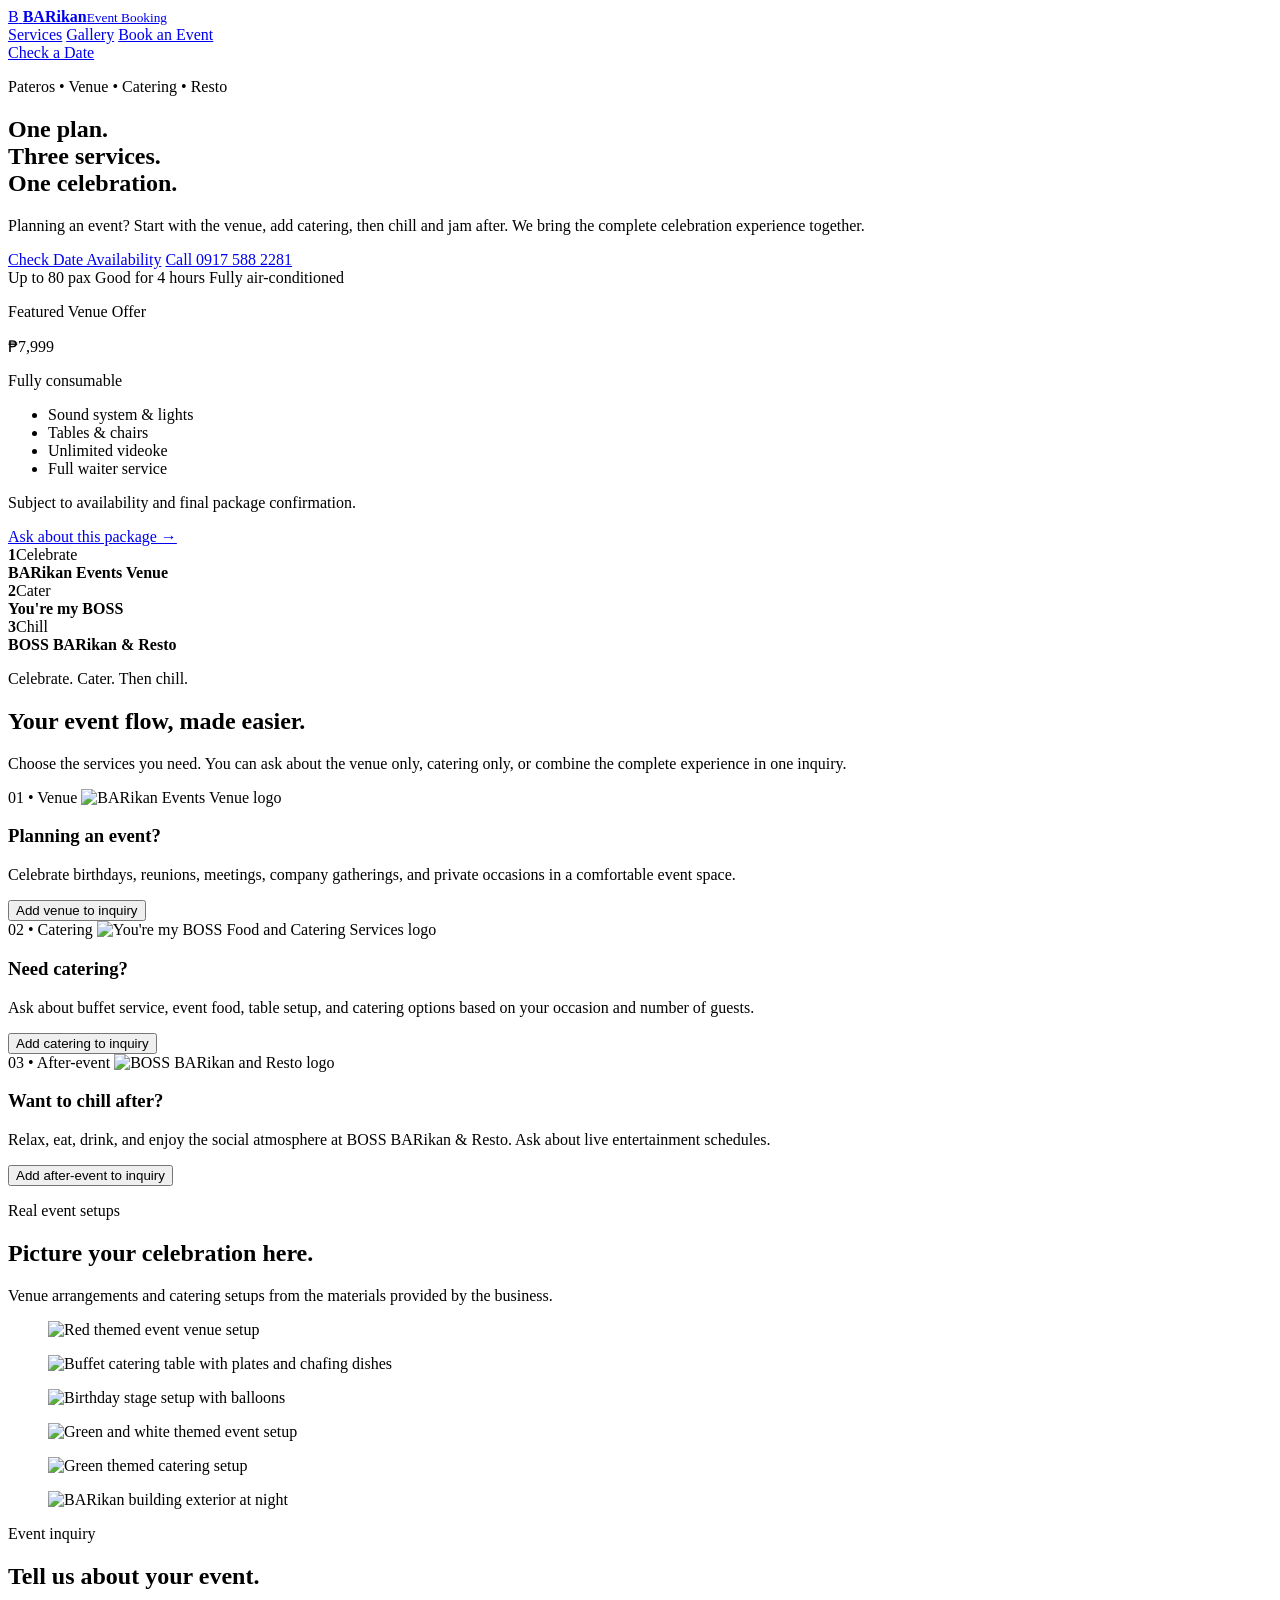
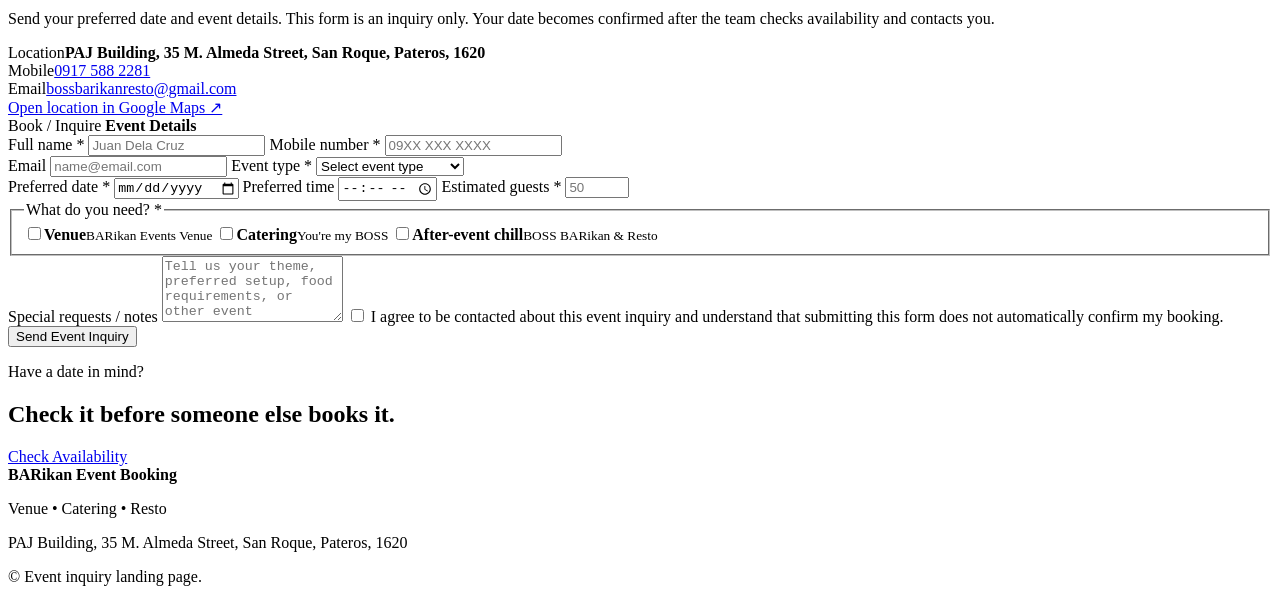
==== index.html @ 5b191c66 "Add files via upload" ====
<!doctype html>
<html lang="en">
<head>
  <meta charset="utf-8" />
  <meta name="viewport" content="width=device-width, initial-scale=1" />
  <meta name="description" content="Plan your celebration with BARikan Events Venue, You're my BOSS Food and Catering Services, and BOSS BARikan & Resto in Pateros." />
  <meta name="theme-color" content="#8f0f12" />
  <title>BARikan Event Booking | Venue • Catering • Resto</title>
  <link rel="icon" href="assets/images/favicon.png" type="image/png" />
  <link rel="preconnect" href="https://fonts.googleapis.com" />
  <link rel="preconnect" href="https://fonts.gstatic.com" crossorigin />
  <link href="https://fonts.googleapis.com/css2?family=DM+Sans:wght@400;500;600;700&family=Oswald:wght@500;600;700&display=swap" rel="stylesheet" />
  <link rel="stylesheet" href="assets/css/styles.css" />
</head>
<body>
  <div class="demo-banner" id="demoBanner" hidden>
    <strong>Setup mode:</strong> connect the Google Apps Script URL in <code>assets/js/config.js</code> before going live.
  </div>

  <header class="site-header" id="top">
    <div class="container nav-wrap">
      <a class="brand" href="#top" aria-label="BARikan event booking home">
        <span class="brand-mark">B</span>
        <span><strong>BARikan</strong><small>Event Booking</small></span>
      </a>
      <nav aria-label="Main navigation">
        <a href="#services">Services</a>
        <a href="#gallery">Gallery</a>
        <a href="#booking">Book an Event</a>
      </nav>
      <a class="btn btn-small btn-primary" href="#booking">Check a Date</a>
    </div>
  </header>

  <main>
    <section class="hero">
      <div class="hero-bg" aria-hidden="true"></div>
      <div class="container hero-grid">
        <div class="hero-copy reveal">
          <p class="eyebrow">Pateros • Venue • Catering • Resto</p>
          <h1>One plan.<br><span>Three services.</span><br>One celebration.</h1>
          <p class="hero-lead">Planning an event? Start with the venue, add catering, then chill and jam after. We bring the complete celebration experience together.</p>
          <div class="hero-actions">
            <a class="btn btn-primary" href="#booking">Check Date Availability</a>
            <a class="btn btn-ghost" href="tel:+639175882281">Call 0917 588 2281</a>
          </div>
          <div class="hero-trust" aria-label="Venue highlights">
            <span>Up to 80 pax</span>
            <span>Good for 4 hours</span>
            <span>Fully air-conditioned</span>
          </div>
        </div>

        <aside class="hero-card reveal" aria-label="Featured venue offer">
          <p class="mini-label">Featured Venue Offer</p>
          <div class="price">₱7,999</div>
          <p class="price-note">Fully consumable</p>
          <ul>
            <li>Sound system & lights</li>
            <li>Tables & chairs</li>
            <li>Unlimited videoke</li>
            <li>Full waiter service</li>
          </ul>
          <p class="fine-print">Subject to availability and final package confirmation.</p>
          <a class="text-link" href="#booking">Ask about this package →</a>
        </aside>
      </div>
    </section>

    <section class="service-strip" aria-label="Three connected businesses">
      <div class="container service-strip-grid">
        <div><strong>1</strong><span>Celebrate<br><b>BARikan Events Venue</b></span></div>
        <div><strong>2</strong><span>Cater<br><b>You're my BOSS</b></span></div>
        <div><strong>3</strong><span>Chill<br><b>BOSS BARikan & Resto</b></span></div>
      </div>
    </section>

    <section class="section" id="services">
      <div class="container">
        <div class="section-heading reveal">
          <p class="eyebrow">Celebrate. Cater. Then chill.</p>
          <h2>Your event flow, made easier.</h2>
          <p>Choose the services you need. You can ask about the venue only, catering only, or combine the complete experience in one inquiry.</p>
        </div>

        <div class="services-grid">
          <article class="service-card reveal">
            <div class="service-photo photo-venue" role="img" aria-label="BARikan event venue set up for a celebration"></div>
            <div class="service-body">
              <span class="step">01 • Venue</span>
              <img class="service-logo logo-wide" src="assets/images/barikan-events-logo.jpg" alt="BARikan Events Venue logo" />
              <h3>Planning an event?</h3>
              <p>Celebrate birthdays, reunions, meetings, company gatherings, and private occasions in a comfortable event space.</p>
              <button class="service-select" type="button" data-service="Venue">Add venue to inquiry</button>
            </div>
          </article>

          <article class="service-card reveal">
            <div class="service-photo photo-catering" role="img" aria-label="Buffet and catering setup"></div>
            <div class="service-body">
              <span class="step">02 • Catering</span>
              <img class="service-logo" src="assets/images/youre-my-boss-catering-logo.webp" alt="You're my BOSS Food and Catering Services logo" />
              <h3>Need catering?</h3>
              <p>Ask about buffet service, event food, table setup, and catering options based on your occasion and number of guests.</p>
              <button class="service-select" type="button" data-service="Catering">Add catering to inquiry</button>
            </div>
          </article>

          <article class="service-card reveal">
            <div class="service-photo photo-resto" role="img" aria-label="BOSS BARikan and Resto exterior at night"></div>
            <div class="service-body">
              <span class="step">03 • After-event</span>
              <img class="service-logo" src="assets/images/boss-barikan-resto-logo.webp" alt="BOSS BARikan and Resto logo" />
              <h3>Want to chill after?</h3>
              <p>Relax, eat, drink, and enjoy the social atmosphere at BOSS BARikan & Resto. Ask about live entertainment schedules.</p>
              <button class="service-select" type="button" data-service="After-event / Resto">Add after-event to inquiry</button>
            </div>
          </article>
        </div>
      </div>
    </section>

    <section class="section gallery-section" id="gallery">
      <div class="container">
        <div class="section-heading light reveal">
          <p class="eyebrow">Real event setups</p>
          <h2>Picture your celebration here.</h2>
          <p>Venue arrangements and catering setups from the materials provided by the business.</p>
        </div>
        <div class="gallery-grid">
          <figure class="g-wide reveal"><img src="assets/images/event-red-wide.webp" alt="Red themed event venue setup" loading="lazy" /></figure>
          <figure class="reveal"><img src="assets/images/catering-red.webp" alt="Buffet catering table with plates and chafing dishes" loading="lazy" /></figure>
          <figure class="reveal"><img src="assets/images/event-stage.webp" alt="Birthday stage setup with balloons" loading="lazy" /></figure>
          <figure class="g-wide reveal"><img src="assets/images/event-green.webp" alt="Green and white themed event setup" loading="lazy" /></figure>
          <figure class="reveal"><img src="assets/images/catering-green.webp" alt="Green themed catering setup" loading="lazy" /></figure>
          <figure class="reveal"><img src="assets/images/venue-exterior.webp" alt="BARikan building exterior at night" loading="lazy" /></figure>
        </div>
      </div>
    </section>

    <section class="section booking-section" id="booking">
      <div class="container booking-grid">
        <div class="booking-copy reveal">
          <p class="eyebrow">Event inquiry</p>
          <h2>Tell us about your event.</h2>
          <p>Send your preferred date and event details. This form is an inquiry only. Your date becomes confirmed after the team checks availability and contacts you.</p>

          <div class="contact-card">
            <div><span>Location</span><strong>PAJ Building, 35 M. Almeda Street, San Roque, Pateros, 1620</strong></div>
            <div><span>Mobile</span><a href="tel:+639175882281">0917 588 2281</a></div>
            <div><span>Email</span><a href="mailto:bossbarikanresto@gmail.com">bossbarikanresto@gmail.com</a></div>
          </div>

          <a class="map-link" href="https://www.google.com/maps/search/?api=1&query=PAJ+Building+35+M.+Almeda+Street+San+Roque+Pateros+1620" target="_blank" rel="noopener">Open location in Google Maps ↗</a>
        </div>

        <form class="booking-form reveal" id="bookingForm" novalidate>
          <div class="form-head">
            <span>Book / Inquire</span>
            <strong>Event Details</strong>
          </div>

          <div class="field-grid two">
            <label>
              <span>Full name *</span>
              <input type="text" name="fullName" autocomplete="name" required maxlength="120" placeholder="Juan Dela Cruz" />
            </label>
            <label>
              <span>Mobile number *</span>
              <input type="tel" name="mobile" autocomplete="tel" required maxlength="30" inputmode="tel" placeholder="09XX XXX XXXX" />
            </label>
          </div>

          <div class="field-grid two">
            <label>
              <span>Email</span>
              <input type="email" name="email" autocomplete="email" maxlength="150" placeholder="name@email.com" />
            </label>
            <label>
              <span>Event type *</span>
              <select name="eventType" required>
                <option value="">Select event type</option>
                <option>Birthday</option>
                <option>Debut / 18th Birthday</option>
                <option>Wedding / Reception</option>
                <option>Reunion</option>
                <option>Company Event</option>
                <option>Meeting / Seminar</option>
                <option>Family Gathering</option>
                <option>Private Party</option>
                <option>Other</option>
              </select>
            </label>
          </div>

          <div class="field-grid three">
            <label>
              <span>Preferred date *</span>
              <input type="date" name="eventDate" required />
            </label>
            <label>
              <span>Preferred time</span>
              <input type="time" name="eventTime" />
            </label>
            <label>
              <span>Estimated guests *</span>
              <input type="number" name="guestCount" required min="1" max="5000" inputmode="numeric" placeholder="50" />
            </label>
          </div>

          <fieldset class="service-options">
            <legend>What do you need? *</legend>
            <label><input type="checkbox" name="services" value="Venue" /><span><b>Venue</b><small>BARikan Events Venue</small></span></label>
            <label><input type="checkbox" name="services" value="Catering" /><span><b>Catering</b><small>You're my BOSS</small></span></label>
            <label><input type="checkbox" name="services" value="After-event / Resto" /><span><b>After-event chill</b><small>BOSS BARikan & Resto</small></span></label>
          </fieldset>

          <label class="full-field">
            <span>Special requests / notes</span>
            <textarea name="notes" rows="4" maxlength="1500" placeholder="Tell us your theme, preferred setup, food requirements, or other event details..."></textarea>
          </label>

          <label class="consent">
            <input type="checkbox" name="consent" required />
            <span>I agree to be contacted about this event inquiry and understand that submitting this form does not automatically confirm my booking.</span>
          </label>

          <input type="hidden" name="bookingId" />
          <input type="hidden" name="source" value="BARikan Event Booking Landing Page" />

          <button class="btn btn-primary btn-submit" type="submit" id="submitBtn">
            <span>Send Event Inquiry</span>
          </button>
          <p class="form-status" id="formStatus" role="status" aria-live="polite"></p>
        </form>
      </div>
    </section>

    <section class="cta-band">
      <div class="container cta-band-inner reveal">
        <div>
          <p class="eyebrow">Have a date in mind?</p>
          <h2>Check it before someone else books it.</h2>
        </div>
        <a class="btn btn-light" href="#booking">Check Availability</a>
      </div>
    </section>
  </main>

  <footer>
    <div class="container footer-grid">
      <div>
        <strong>BARikan Event Booking</strong>
        <p>Venue • Catering • Resto</p>
      </div>
      <p>PAJ Building, 35 M. Almeda Street, San Roque, Pateros, 1620</p>
      <p>© <span id="year"></span> Event inquiry landing page.</p>
    </div>
  </footer>

  <dialog class="success-dialog" id="successDialog">
    <button class="dialog-close" type="button" aria-label="Close">×</button>
    <div class="success-icon">✓</div>
    <p class="eyebrow">Inquiry received</p>
    <h2>Thank you!</h2>
    <p>Your event inquiry has been prepared for the BARikan team. Save your reference number:</p>
    <div class="booking-ref" id="bookingRef">BRK-00000000-0000</div>
    <p class="dialog-note">A booking is only confirmed after the team verifies availability and contacts you.</p>
    <a class="btn btn-primary" href="tel:+639175882281">Call 0917 588 2281</a>
  </dialog>

  <script src="assets/js/config.js"></script>
  <script src="assets/js/app.js"></script>
</body>
</html>
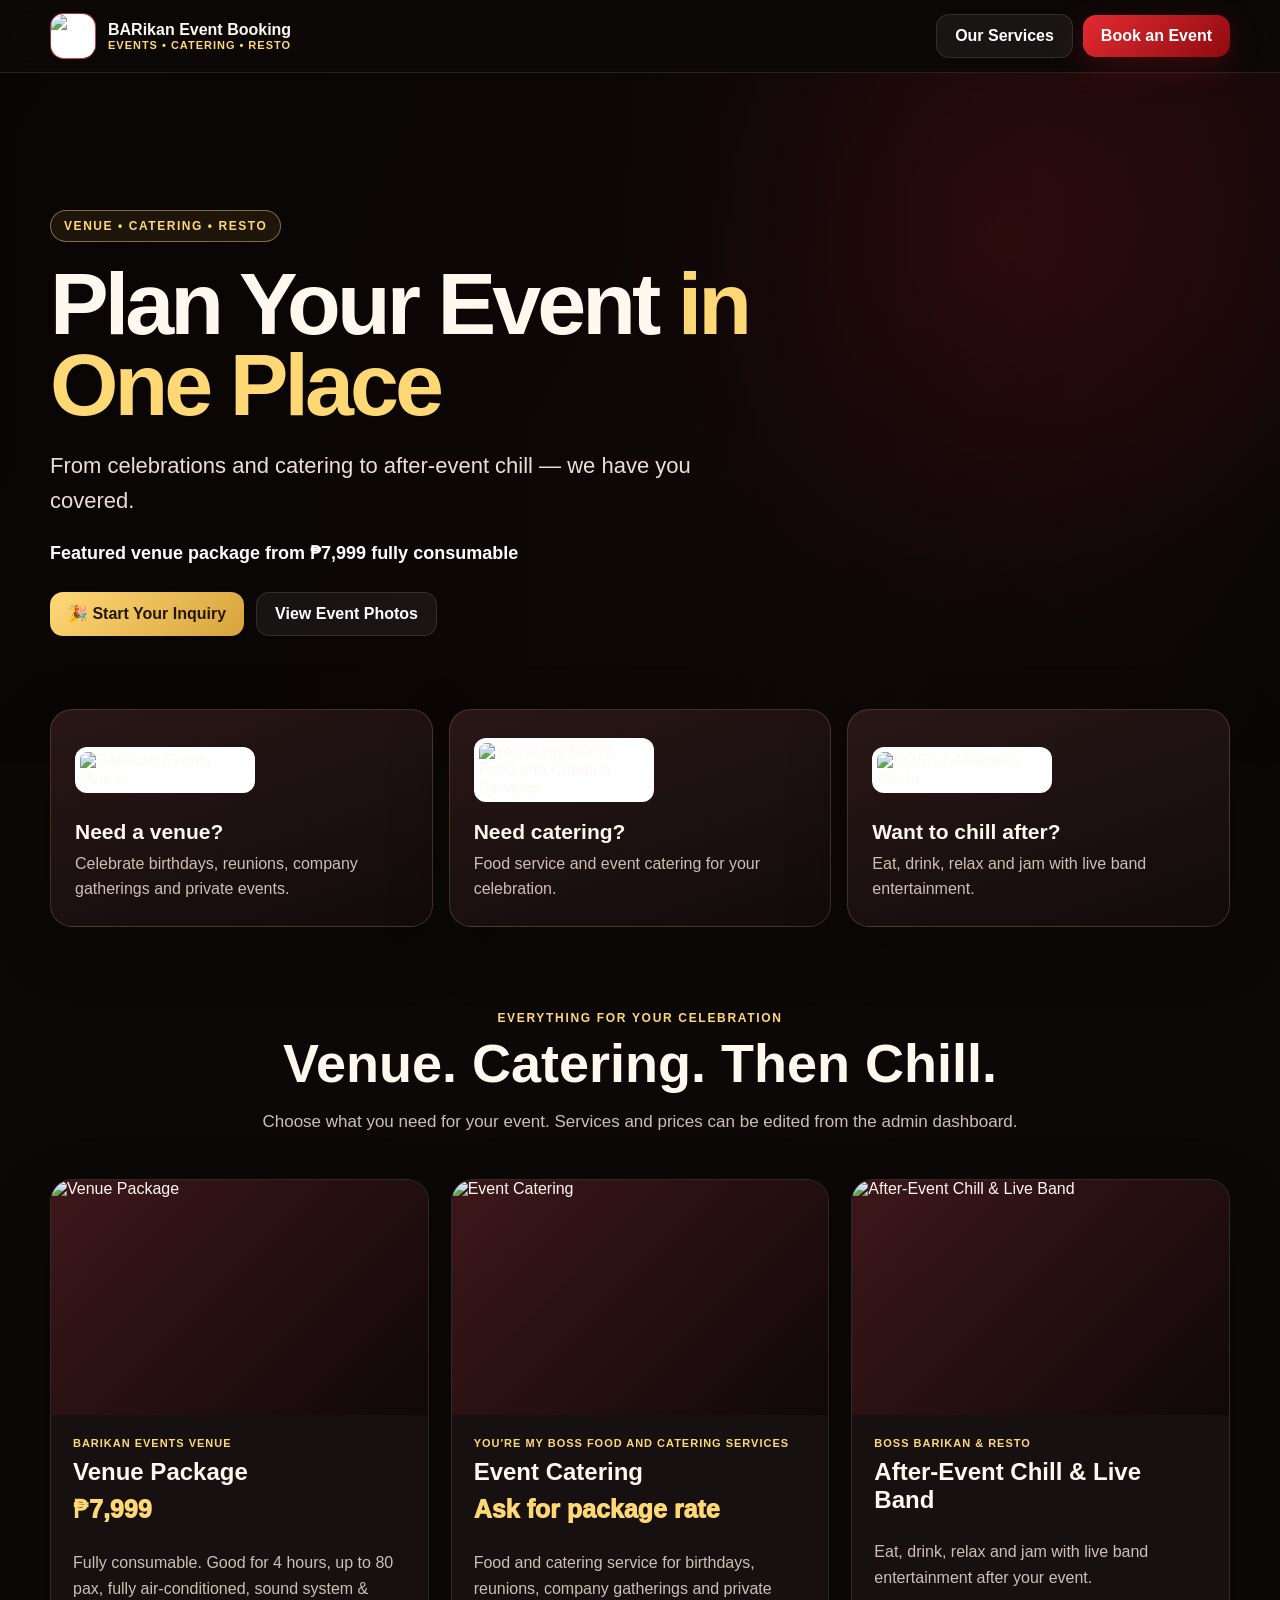
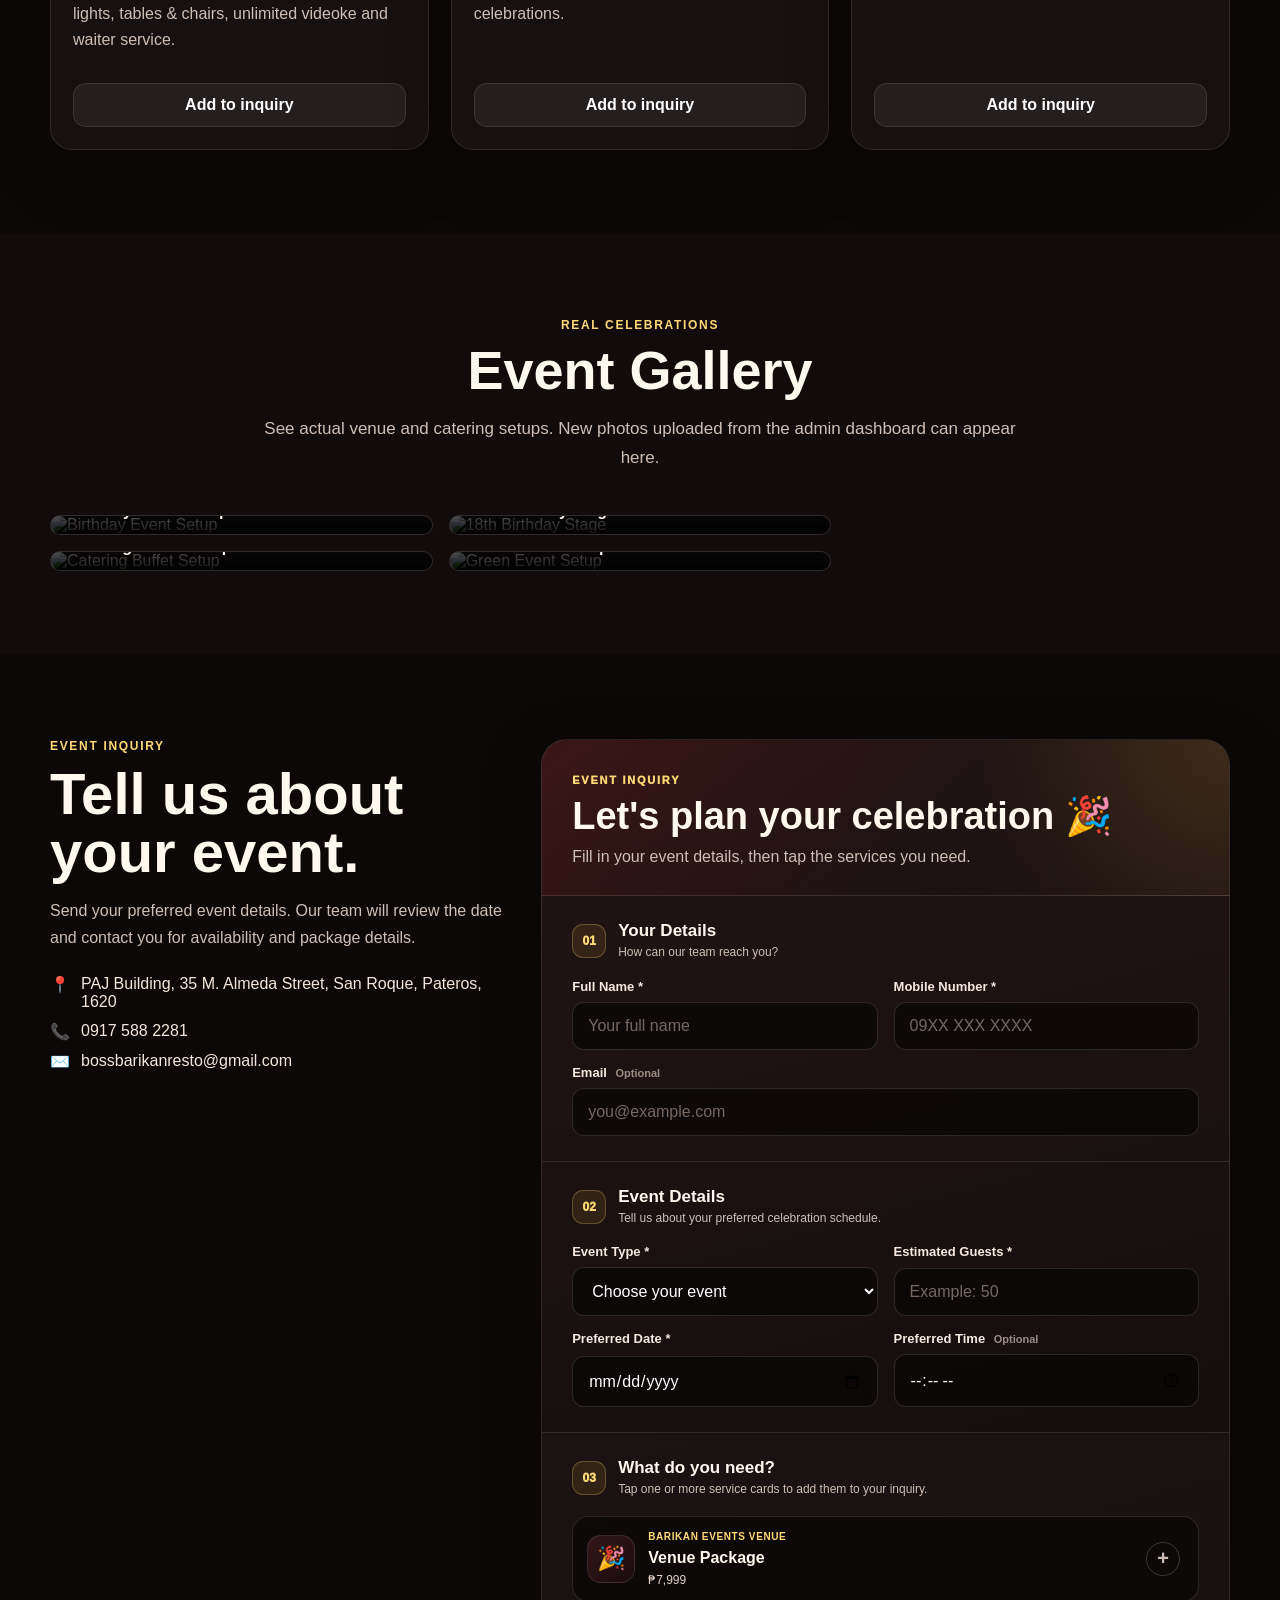
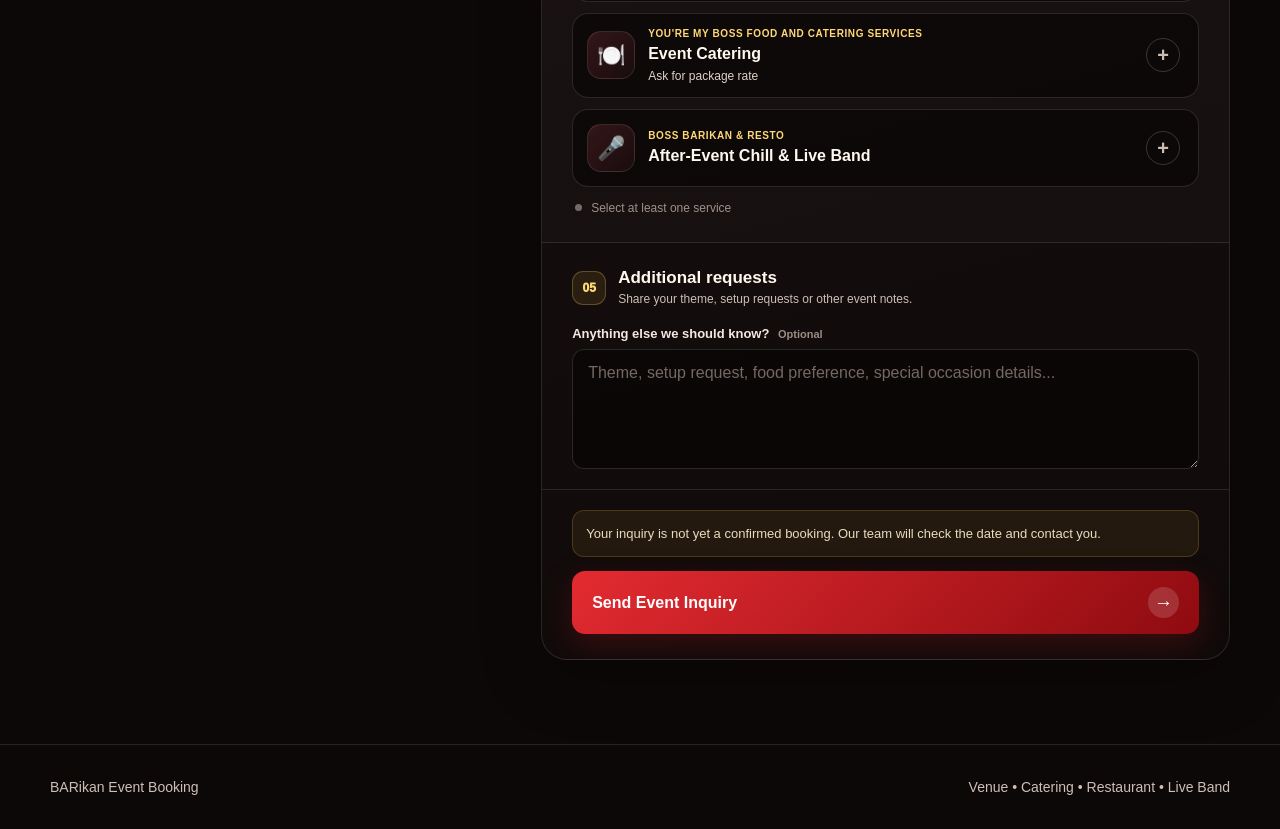
==== commit 75df870f: "Add files via upload" ====
--- a/index.html
+++ b/index.html
@@ -1,275 +1,177 @@
-<!doctype html>
+<!DOCTYPE html>
 <html lang="en">
 <head>
-  <meta charset="utf-8" />
-  <meta name="viewport" content="width=device-width, initial-scale=1" />
-  <meta name="description" content="Plan your celebration with BARikan Events Venue, You're my BOSS Food and Catering Services, and BOSS BARikan & Resto in Pateros." />
-  <meta name="theme-color" content="#8f0f12" />
-  <title>BARikan Event Booking | Venue • Catering • Resto</title>
-  <link rel="icon" href="assets/images/favicon.png" type="image/png" />
-  <link rel="preconnect" href="https://fonts.googleapis.com" />
-  <link rel="preconnect" href="https://fonts.gstatic.com" crossorigin />
-  <link href="https://fonts.googleapis.com/css2?family=DM+Sans:wght@400;500;600;700&family=Oswald:wght@500;600;700&display=swap" rel="stylesheet" />
-  <link rel="stylesheet" href="assets/css/styles.css" />
+  <meta charset="UTF-8">
+  <meta name="viewport" content="width=device-width, initial-scale=1, viewport-fit=cover">
+  <meta name="description" content="BARikan event venue, food and catering, restaurant and live band experience in Pateros.">
+  <title>BARikan Event Booking</title>
+  <link rel="stylesheet" href="app.css">
 </head>
 <body>
-  <div class="demo-banner" id="demoBanner" hidden>
-    <strong>Setup mode:</strong> connect the Google Apps Script URL in <code>assets/js/config.js</code> before going live.
-  </div>
+  <div class="preview-banner" id="previewBanner">LOCAL PREVIEW MODE — Full design is visible. Booking submission is only a preview until the updated Code.gs is deployed.</div>
 
-  <header class="site-header" id="top">
-    <div class="container nav-wrap">
-      <a class="brand" href="#top" aria-label="BARikan event booking home">
-        <span class="brand-mark">B</span>
-        <span><strong>BARikan</strong><small>Event Booking</small></span>
+  <header class="topbar">
+    <div class="container nav">
+      <a class="brand" href="#top" aria-label="BARikan home">
+        <div class="brand-mark" id="mainLogo"><span>B</span></div>
+        <div class="brand-text"><span id="siteName">BARikan Event Booking</span><small>EVENTS • CATERING • RESTO</small></div>
       </a>
-      <nav aria-label="Main navigation">
-        <a href="#services">Services</a>
-        <a href="#gallery">Gallery</a>
-        <a href="#booking">Book an Event</a>
-      </nav>
-      <a class="btn btn-small btn-primary" href="#booking">Check a Date</a>
+      <div class="nav-actions">
+        <a class="btn btn-ghost" href="#services">Our Services</a>
+        <a class="btn btn-primary" href="#book">Book an Event</a>
+      </div>
     </div>
   </header>
 
-  <main>
-    <section class="hero">
-      <div class="hero-bg" aria-hidden="true"></div>
-      <div class="container hero-grid">
-        <div class="hero-copy reveal">
-          <p class="eyebrow">Pateros • Venue • Catering • Resto</p>
-          <h1>One plan.<br><span>Three services.</span><br>One celebration.</h1>
-          <p class="hero-lead">Planning an event? Start with the venue, add catering, then chill and jam after. We bring the complete celebration experience together.</p>
+  <main id="top">
+    <section class="hero" id="hero" style="--hero-image:url('assets/venue-red-event.jpg')">
+      <div class="container">
+        <div class="hero-content">
+          <span class="eyebrow" id="heroBadge">VENUE • CATERING • RESTO</span>
+          <h1 id="heroTitle">Plan Your Event <span class="hero-title-accent">in One Place</span></h1>
+          <p id="heroSubtitle">From celebrations and catering to after-event chill — we have you covered.</p>
+          <div class="hero-offer" id="venuePackageText">Featured venue package from ₱7,999 fully consumable</div>
           <div class="hero-actions">
-            <a class="btn btn-primary" href="#booking">Check Date Availability</a>
-            <a class="btn btn-ghost" href="tel:+639175882281">Call 0917 588 2281</a>
+            <a class="btn btn-gold" href="#book">🎉 Start Your Inquiry</a>
+            <a class="btn btn-ghost" href="#gallery">View Event Photos</a>
           </div>
-          <div class="hero-trust" aria-label="Venue highlights">
-            <span>Up to 80 pax</span>
-            <span>Good for 4 hours</span>
-            <span>Fully air-conditioned</span>
-          </div>
-        </div>
-
-        <aside class="hero-card reveal" aria-label="Featured venue offer">
-          <p class="mini-label">Featured Venue Offer</p>
-          <div class="price">₱7,999</div>
-          <p class="price-note">Fully consumable</p>
-          <ul>
-            <li>Sound system & lights</li>
-            <li>Tables & chairs</li>
-            <li>Unlimited videoke</li>
-            <li>Full waiter service</li>
-          </ul>
-          <p class="fine-print">Subject to availability and final package confirmation.</p>
-          <a class="text-link" href="#booking">Ask about this package →</a>
-        </aside>
-      </div>
-    </section>
-
-    <section class="service-strip" aria-label="Three connected businesses">
-      <div class="container service-strip-grid">
-        <div><strong>1</strong><span>Celebrate<br><b>BARikan Events Venue</b></span></div>
-        <div><strong>2</strong><span>Cater<br><b>You're my BOSS</b></span></div>
-        <div><strong>3</strong><span>Chill<br><b>BOSS BARikan & Resto</b></span></div>
-      </div>
-    </section>
-
-    <section class="section" id="services">
-      <div class="container">
-        <div class="section-heading reveal">
-          <p class="eyebrow">Celebrate. Cater. Then chill.</p>
-          <h2>Your event flow, made easier.</h2>
-          <p>Choose the services you need. You can ask about the venue only, catering only, or combine the complete experience in one inquiry.</p>
-        </div>
-
-        <div class="services-grid">
-          <article class="service-card reveal">
-            <div class="service-photo photo-venue" role="img" aria-label="BARikan event venue set up for a celebration"></div>
-            <div class="service-body">
-              <span class="step">01 • Venue</span>
-              <img class="service-logo logo-wide" src="assets/images/barikan-events-logo.jpg" alt="BARikan Events Venue logo" />
-              <h3>Planning an event?</h3>
-              <p>Celebrate birthdays, reunions, meetings, company gatherings, and private occasions in a comfortable event space.</p>
-              <button class="service-select" type="button" data-service="Venue">Add venue to inquiry</button>
-            </div>
-          </article>
-
-          <article class="service-card reveal">
-            <div class="service-photo photo-catering" role="img" aria-label="Buffet and catering setup"></div>
-            <div class="service-body">
-              <span class="step">02 • Catering</span>
-              <img class="service-logo" src="assets/images/youre-my-boss-catering-logo.webp" alt="You're my BOSS Food and Catering Services logo" />
-              <h3>Need catering?</h3>
-              <p>Ask about buffet service, event food, table setup, and catering options based on your occasion and number of guests.</p>
-              <button class="service-select" type="button" data-service="Catering">Add catering to inquiry</button>
-            </div>
-          </article>
-
-          <article class="service-card reveal">
-            <div class="service-photo photo-resto" role="img" aria-label="BOSS BARikan and Resto exterior at night"></div>
-            <div class="service-body">
-              <span class="step">03 • After-event</span>
-              <img class="service-logo" src="assets/images/boss-barikan-resto-logo.webp" alt="BOSS BARikan and Resto logo" />
-              <h3>Want to chill after?</h3>
-              <p>Relax, eat, drink, and enjoy the social atmosphere at BOSS BARikan & Resto. Ask about live entertainment schedules.</p>
-              <button class="service-select" type="button" data-service="After-event / Resto">Add after-event to inquiry</button>
-            </div>
-          </article>
         </div>
       </div>
     </section>
 
-    <section class="section gallery-section" id="gallery">
+    <div class="container">
+      <section class="business-strip" aria-label="BARikan business services">
+        <article class="business-card">
+          <div class="business-logo" id="venueLogo"><img src="assets/barikan-events-venue-logo.jpg" alt="BARikan Events Venue"></div>
+          <h3>Need a venue?</h3>
+          <p>Celebrate birthdays, reunions, company gatherings and private events.</p>
+        </article>
+        <article class="business-card">
+          <div class="business-logo" id="cateringLogo"><img src="assets/youre-my-boss-logo.png" alt="You're my BOSS Food and Catering Services"></div>
+          <h3>Need catering?</h3>
+          <p>Food service and event catering for your celebration.</p>
+        </article>
+        <article class="business-card">
+          <div class="business-logo" id="restoLogo"><img src="assets/boss-barikan-resto-logo.png" alt="BOSS BARikan and Resto"></div>
+          <h3>Want to chill after?</h3>
+          <p>Eat, drink, relax and jam with live band entertainment.</p>
+        </article>
+      </section>
+    </div>
+
+    <section class="section" id="services">
       <div class="container">
-        <div class="section-heading light reveal">
-          <p class="eyebrow">Real event setups</p>
-          <h2>Picture your celebration here.</h2>
-          <p>Venue arrangements and catering setups from the materials provided by the business.</p>
+        <div class="section-head">
+          <div class="kicker">Everything for your celebration</div>
+          <h2>Venue. Catering. Then Chill.</h2>
+          <p>Choose what you need for your event. Services and prices can be edited from the admin dashboard.</p>
         </div>
-        <div class="gallery-grid">
-          <figure class="g-wide reveal"><img src="assets/images/event-red-wide.webp" alt="Red themed event venue setup" loading="lazy" /></figure>
-          <figure class="reveal"><img src="assets/images/catering-red.webp" alt="Buffet catering table with plates and chafing dishes" loading="lazy" /></figure>
-          <figure class="reveal"><img src="assets/images/event-stage.webp" alt="Birthday stage setup with balloons" loading="lazy" /></figure>
-          <figure class="g-wide reveal"><img src="assets/images/event-green.webp" alt="Green and white themed event setup" loading="lazy" /></figure>
-          <figure class="reveal"><img src="assets/images/catering-green.webp" alt="Green themed catering setup" loading="lazy" /></figure>
-          <figure class="reveal"><img src="assets/images/venue-exterior.webp" alt="BARikan building exterior at night" loading="lazy" /></figure>
-        </div>
+        <div class="services-grid" id="servicesGrid"></div>
       </div>
     </section>
 
-    <section class="section booking-section" id="booking">
-      <div class="container booking-grid">
-        <div class="booking-copy reveal">
-          <p class="eyebrow">Event inquiry</p>
-          <h2>Tell us about your event.</h2>
-          <p>Send your preferred date and event details. This form is an inquiry only. Your date becomes confirmed after the team checks availability and contacts you.</p>
-
-          <div class="contact-card">
-            <div><span>Location</span><strong>PAJ Building, 35 M. Almeda Street, San Roque, Pateros, 1620</strong></div>
-            <div><span>Mobile</span><a href="tel:+639175882281">0917 588 2281</a></div>
-            <div><span>Email</span><a href="mailto:bossbarikanresto@gmail.com">bossbarikanresto@gmail.com</a></div>
-          </div>
-
-          <a class="map-link" href="https://www.google.com/maps/search/?api=1&query=PAJ+Building+35+M.+Almeda+Street+San+Roque+Pateros+1620" target="_blank" rel="noopener">Open location in Google Maps ↗</a>
+    <section class="section section-alt" id="gallery">
+      <div class="container">
+        <div class="section-head">
+          <div class="kicker">Real celebrations</div>
+          <h2>Event Gallery</h2>
+          <p>See actual venue and catering setups. New photos uploaded from the admin dashboard can appear here.</p>
         </div>
-
-        <form class="booking-form reveal" id="bookingForm" novalidate>
-          <div class="form-head">
-            <span>Book / Inquire</span>
-            <strong>Event Details</strong>
-          </div>
-
-          <div class="field-grid two">
-            <label>
-              <span>Full name *</span>
-              <input type="text" name="fullName" autocomplete="name" required maxlength="120" placeholder="Juan Dela Cruz" />
-            </label>
-            <label>
-              <span>Mobile number *</span>
-              <input type="tel" name="mobile" autocomplete="tel" required maxlength="30" inputmode="tel" placeholder="09XX XXX XXXX" />
-            </label>
-          </div>
-
-          <div class="field-grid two">
-            <label>
-              <span>Email</span>
-              <input type="email" name="email" autocomplete="email" maxlength="150" placeholder="name@email.com" />
-            </label>
-            <label>
-              <span>Event type *</span>
-              <select name="eventType" required>
-                <option value="">Select event type</option>
-                <option>Birthday</option>
-                <option>Debut / 18th Birthday</option>
-                <option>Wedding / Reception</option>
-                <option>Reunion</option>
-                <option>Company Event</option>
-                <option>Meeting / Seminar</option>
-                <option>Family Gathering</option>
-                <option>Private Party</option>
-                <option>Other</option>
-              </select>
-            </label>
-          </div>
-
-          <div class="field-grid three">
-            <label>
-              <span>Preferred date *</span>
-              <input type="date" name="eventDate" required />
-            </label>
-            <label>
-              <span>Preferred time</span>
-              <input type="time" name="eventTime" />
-            </label>
-            <label>
-              <span>Estimated guests *</span>
-              <input type="number" name="guestCount" required min="1" max="5000" inputmode="numeric" placeholder="50" />
-            </label>
-          </div>
-
-          <fieldset class="service-options">
-            <legend>What do you need? *</legend>
-            <label><input type="checkbox" name="services" value="Venue" /><span><b>Venue</b><small>BARikan Events Venue</small></span></label>
-            <label><input type="checkbox" name="services" value="Catering" /><span><b>Catering</b><small>You're my BOSS</small></span></label>
-            <label><input type="checkbox" name="services" value="After-event / Resto" /><span><b>After-event chill</b><small>BOSS BARikan & Resto</small></span></label>
-          </fieldset>
-
-          <label class="full-field">
-            <span>Special requests / notes</span>
-            <textarea name="notes" rows="4" maxlength="1500" placeholder="Tell us your theme, preferred setup, food requirements, or other event details..."></textarea>
-          </label>
-
-          <label class="consent">
-            <input type="checkbox" name="consent" required />
-            <span>I agree to be contacted about this event inquiry and understand that submitting this form does not automatically confirm my booking.</span>
-          </label>
-
-          <input type="hidden" name="bookingId" />
-          <input type="hidden" name="source" value="BARikan Event Booking Landing Page" />
-
-          <button class="btn btn-primary btn-submit" type="submit" id="submitBtn">
-            <span>Send Event Inquiry</span>
-          </button>
-          <p class="form-status" id="formStatus" role="status" aria-live="polite"></p>
-        </form>
+        <div class="gallery-grid" id="galleryGrid"></div>
       </div>
     </section>
 
-    <section class="cta-band">
-      <div class="container cta-band-inner reveal">
-        <div>
-          <p class="eyebrow">Have a date in mind?</p>
-          <h2>Check it before someone else books it.</h2>
+    <section class="section" id="book">
+      <div class="container booking-wrap">
+        <div class="booking-copy">
+          <div class="kicker">Event inquiry</div>
+          <h2>Tell us about your event.</h2>
+          <p>Send your preferred event details. Our team will review the date and contact you for availability and package details.</p>
+          <div class="contact-list">
+            <div class="contact-item"><span class="contact-icon">📍</span><span id="addressText">PAJ Building, 35 M. Almeda Street, San Roque, Pateros, 1620</span></div>
+            <div class="contact-item"><span class="contact-icon">📞</span><span id="phoneText">0917 588 2281</span></div>
+            <div class="contact-item"><span class="contact-icon">✉️</span><span id="emailText">bossbarikanresto@gmail.com</span></div>
+          </div>
         </div>
-        <a class="btn btn-light" href="#booking">Check Availability</a>
+
+        <form class="form-card inquiry-card" id="bookingForm">
+          <div class="form-header">
+            <span class="form-step">EVENT INQUIRY</span>
+            <h3>Let's plan your celebration 🎉</h3>
+            <p>Fill in your event details, then tap the services you need.</p>
+          </div>
+
+          <div class="form-section">
+            <div class="form-section-title"><span>01</span><div><strong>Your Details</strong><small>How can our team reach you?</small></div></div>
+            <div class="form-grid">
+              <div class="field"><label for="fullName">Full Name *</label><input id="fullName" name="fullName" required autocomplete="name" placeholder="Your full name"></div>
+              <div class="field"><label for="mobile">Mobile Number *</label><input id="mobile" name="mobile" required inputmode="tel" autocomplete="tel" placeholder="09XX XXX XXXX"></div>
+              <div class="field full"><label for="email">Email <span class="optional-text">Optional</span></label><input id="email" type="email" name="email" autocomplete="email" placeholder="you@example.com"></div>
+            </div>
+          </div>
+
+          <div class="form-section">
+            <div class="form-section-title"><span>02</span><div><strong>Event Details</strong><small>Tell us about your preferred celebration schedule.</small></div></div>
+            <div class="form-grid">
+              <div class="field">
+                <label for="eventType">Event Type *</label>
+                <select id="eventType" name="eventType" required>
+                  <option value="">Choose your event</option>
+                  <option>Birthday</option><option>Reunion</option><option>Company Event</option>
+                  <option>Wedding / Reception</option><option>Private Celebration</option><option>Other</option>
+                </select>
+              </div>
+              <div class="field"><label for="guestCount">Estimated Guests *</label><input id="guestCount" type="number" min="1" name="guestCount" required placeholder="Example: 50"></div>
+              <div class="field"><label for="eventDate">Preferred Date *</label><input id="eventDate" type="date" name="eventDate" required></div>
+              <div class="field"><label for="eventTime">Preferred Time <span class="optional-text">Optional</span></label><input id="eventTime" type="time" name="eventTime"></div>
+            </div>
+          </div>
+
+          <div class="form-section service-picker-section">
+            <div class="form-section-title"><span>03</span><div><strong>What do you need?</strong><small>Tap one or more service cards to add them to your inquiry.</small></div></div>
+            <div class="service-choice-grid" id="serviceChoices"></div>
+            <div class="selection-summary" id="selectionSummary"><span class="selection-dot"></span><span>Select at least one service</span></div>
+          </div>
+
+          <div class="form-section menu-picker-section hidden" id="cateringMenuSection">
+            <div class="form-section-title"><span>04</span><div><strong>Choose your catering menu</strong><small>Your menu choices appear only when Event Catering is selected. Follow the maximum selection shown for each category.</small></div></div>
+            <div class="menu-category-list" id="menuCategoryList"></div>
+            <div class="selection-summary menu-selection-summary" id="menuSelectionSummary"><span class="selection-dot"></span><span>No catering menu selected yet</span></div>
+          </div>
+
+          <div class="form-section compact-section">
+            <div class="form-section-title"><span>05</span><div><strong>Additional requests</strong><small>Share your theme, setup requests or other event notes.</small></div></div>
+            <div class="field full"><label for="notes">Anything else we should know? <span class="optional-text">Optional</span></label><textarea id="notes" name="notes" placeholder="Theme, setup request, food preference, special occasion details..."></textarea></div>
+          </div>
+
+          <div class="notice inquiry-notice" id="bookingNotice">Your inquiry is not yet a confirmed booking. Our team will check the date and contact you.</div>
+          <button class="btn btn-primary inquiry-submit" id="submitBtn" type="submit"><span>Send Event Inquiry</span><b>→</b></button>
+          <div class="status-box" id="formStatus" role="status"></div>
+        </form>
       </div>
     </section>
   </main>
 
-  <footer>
-    <div class="container footer-grid">
-      <div>
-        <strong>BARikan Event Booking</strong>
-        <p>Venue • Catering • Resto</p>
-      </div>
-      <p>PAJ Building, 35 M. Almeda Street, San Roque, Pateros, 1620</p>
-      <p>© <span id="year"></span> Event inquiry landing page.</p>
+  <footer class="footer"><div class="container footer-row"><span id="footerName">BARikan Event Booking</span><span>Venue • Catering • Restaurant • Live Band</span></div></footer>
+
+  <button class="chat-fab hidden" id="chatFab" aria-label="Open chat">💬</button>
+  <aside class="chat-panel" id="chatPanel">
+    <div class="chat-head"><strong id="chatTitle">Chat with us</strong><span>Questions about dates, packages or services?</span></div>
+    <div class="chat-body"><p>Send us a message and tell us your event date and estimated number of guests.</p><a class="btn btn-primary" id="chatLink" target="_blank" rel="noopener">Open Messenger / Facebook</a></div>
+  </aside>
+
+  <div class="modal" id="successModal">
+    <div class="modal-card">
+      <div style="font-size:50px">🎉</div>
+      <h3>Inquiry Received!</h3>
+      <p id="successMessage">Thank you. Our team will check your preferred date and contact you.</p>
+      <div class="booking-id" id="bookingIdText"></div>
+      <button class="btn btn-gold" id="closeModal" type="button">Done</button>
     </div>
-  </footer>
+  </div>
 
-  <dialog class="success-dialog" id="successDialog">
-    <button class="dialog-close" type="button" aria-label="Close">×</button>
-    <div class="success-icon">✓</div>
-    <p class="eyebrow">Inquiry received</p>
-    <h2>Thank you!</h2>
-    <p>Your event inquiry has been prepared for the BARikan team. Save your reference number:</p>
-    <div class="booking-ref" id="bookingRef">BRK-00000000-0000</div>
-    <p class="dialog-note">A booking is only confirmed after the team verifies availability and contacts you.</p>
-    <a class="btn btn-primary" href="tel:+639175882281">Call 0917 588 2281</a>
-  </dialog>
-
-  <script src="assets/js/config.js"></script>
-  <script src="assets/js/app.js"></script>
+  <iframe name="barikanPostFrame" id="barikanPostFrame" class="hidden" title="Submission frame"></iframe>
+  <script src="config.js"></script>
+  <script src="app.js"></script>
 </body>
 </html>
--- a/app.css
+++ b/app.css
@@ -0,0 +1,59 @@
+
+:root{--bg:#0d0808;--panel:#171010;--panel2:#211515;--text:#fff8ee;--muted:#cdbfb5;--red:#b7191f;--red2:#e32b31;--gold:#d6a33b;--gold2:#ffd876;--cream:#fff4df;--line:rgba(255,255,255,.11);--green:#48b97d;--shadow:0 20px 60px rgba(0,0,0,.28)}
+*{box-sizing:border-box}html{scroll-behavior:smooth}body{margin:0;font-family:Inter,Arial,sans-serif;background:var(--bg);color:var(--text)}button,input,select,textarea{font:inherit}button{cursor:pointer}a{color:inherit;text-decoration:none}img{display:block;max-width:100%}.hidden{display:none!important}.container{width:min(1180px,calc(100% - 32px));margin:auto}
+.topbar{position:sticky;top:0;z-index:40;background:rgba(13,8,8,.88);backdrop-filter:blur(14px);border-bottom:1px solid var(--line)}.nav{height:72px;display:flex;align-items:center;justify-content:space-between;gap:18px}.brand{display:flex;align-items:center;gap:12px;font-weight:900}.brand-mark{width:46px;height:46px;border-radius:14px;background:linear-gradient(135deg,var(--red2),#6f080b);display:grid;place-items:center;color:#fff;font-size:22px;overflow:hidden;border:1px solid rgba(255,255,255,.15)}.brand-mark img{width:100%;height:100%;object-fit:contain;background:white}.brand small{display:block;color:var(--gold2);font-weight:700;font-size:11px;letter-spacing:.09em}.nav-actions{display:flex;gap:10px;align-items:center}.btn{border:0;border-radius:13px;padding:12px 18px;font-weight:850;transition:.2s;display:inline-flex;gap:9px;align-items:center;justify-content:center}.btn:hover{transform:translateY(-1px)}.btn-primary{background:linear-gradient(135deg,var(--red2),#8e0b10);color:white;box-shadow:0 10px 30px rgba(183,25,31,.26)}.btn-gold{background:linear-gradient(135deg,var(--gold2),var(--gold));color:#251605}.btn-ghost{background:rgba(255,255,255,.06);color:white;border:1px solid var(--line)}
+.hero{position:relative;min-height:690px;display:flex;align-items:center;overflow:hidden;background:radial-gradient(circle at 78% 24%,rgba(183,25,31,.28),transparent 35%),linear-gradient(120deg,#100808 0%,#1b0b0d 58%,#090606 100%)}.hero:before{content:"";position:absolute;inset:0;background:linear-gradient(90deg,rgba(9,5,5,.96) 0%,rgba(9,5,5,.78) 48%,rgba(9,5,5,.18) 100%),var(--hero-image,none) center/cover no-repeat;opacity:.98}.hero-content{position:relative;z-index:2;padding:90px 0 80px;max-width:720px}.eyebrow{display:inline-flex;gap:8px;align-items:center;border:1px solid rgba(255,216,118,.45);background:rgba(214,163,59,.10);color:var(--gold2);border-radius:999px;padding:8px 13px;font-size:12px;font-weight:900;letter-spacing:.13em}.hero h1{font-size:clamp(46px,7vw,88px);line-height:.92;margin:22px 0 20px;letter-spacing:-.045em}.hero h1 span{color:var(--gold2)}.hero p{color:#eadfd5;font-size:clamp(17px,2vw,22px);line-height:1.6;max-width:650px}.hero-offer{margin:23px 0;color:#fff;font-weight:850;font-size:18px}.hero-actions{display:flex;flex-wrap:wrap;gap:12px;margin-top:28px}
+.section{padding:84px 0}.section-alt{background:#120b0b}.section-head{text-align:center;max-width:760px;margin:0 auto 42px}.kicker{color:var(--gold2);font-weight:900;letter-spacing:.14em;font-size:12px;text-transform:uppercase}.section-head h2{font-size:clamp(32px,5vw,54px);margin:10px 0 14px;line-height:1.05}.section-head p{color:var(--muted);font-size:17px;line-height:1.7}
+.business-strip{display:grid;grid-template-columns:repeat(3,1fr);gap:16px;margin-top:-54px;position:relative;z-index:5}.business-card{background:linear-gradient(160deg,rgba(42,23,23,.98),rgba(18,11,11,.98));border:1px solid rgba(255,216,118,.18);border-radius:22px;padding:24px;box-shadow:var(--shadow);min-height:205px}.business-logo{height:72px;display:flex;align-items:center;margin-bottom:14px}.business-logo img{max-height:72px;max-width:180px;object-fit:contain;background:#fff;border-radius:12px;padding:5px}.business-card h3{margin:0 0 8px;font-size:21px}.business-card p{margin:0;color:var(--muted);line-height:1.55}
+.services-grid{display:grid;grid-template-columns:repeat(3,1fr);gap:22px}.service-card{background:var(--panel);border:1px solid var(--line);border-radius:22px;overflow:hidden;box-shadow:var(--shadow);display:flex;flex-direction:column}.service-image{height:235px;background:linear-gradient(135deg,#3d171a,#100808);position:relative;overflow:hidden}.service-image img{width:100%;height:100%;object-fit:cover}.service-image .placeholder{height:100%;display:grid;place-items:center;font-size:54px}.service-body{padding:22px;display:flex;flex-direction:column;flex:1}.service-business{font-size:11px;color:var(--gold2);text-transform:uppercase;letter-spacing:.09em;font-weight:900}.service-card h3{font-size:24px;margin:9px 0}.service-price{font-size:25px;font-weight:950;color:var(--gold2);margin-bottom:10px}.service-card p{color:var(--muted);line-height:1.6;flex:1}.service-card .btn{margin-top:14px}
+.gallery-grid{columns:3 280px;column-gap:16px}.gallery-item{break-inside:avoid;margin:0 0 16px;border-radius:18px;overflow:hidden;position:relative;border:1px solid var(--line);background:var(--panel)}.gallery-item img{width:100%;height:auto}.gallery-caption{position:absolute;left:0;right:0;bottom:0;padding:45px 16px 14px;background:linear-gradient(transparent,rgba(0,0,0,.9));font-weight:800}
+.booking-wrap{display:grid;grid-template-columns:.8fr 1.2fr;gap:32px;align-items:start}.booking-copy{position:sticky;top:100px}.booking-copy h2{font-size:clamp(36px,5vw,58px);line-height:1;margin:12px 0}.booking-copy p{color:var(--muted);line-height:1.7}.contact-list{display:grid;gap:11px;margin-top:24px}.contact-item{display:flex;gap:11px;align-items:flex-start;color:#f3e7dc}.contact-icon{color:var(--gold2)}.form-card{background:linear-gradient(160deg,#211515,#130c0c);border:1px solid var(--line);border-radius:26px;padding:28px;box-shadow:var(--shadow)}.form-grid{display:grid;grid-template-columns:1fr 1fr;gap:16px}.field{display:grid;gap:8px}.field.full{grid-column:1/-1}.field label{font-size:13px;font-weight:850;color:#f5e9df}.field input,.field select,.field textarea{width:100%;background:#0e0909;border:1px solid rgba(255,255,255,.15);color:white;border-radius:12px;padding:13px 14px;outline:none}.field input:focus,.field select:focus,.field textarea:focus{border-color:var(--gold)}.field textarea{min-height:120px;resize:vertical}.check-grid{display:grid;gap:9px}.check-option{display:flex;gap:10px;align-items:flex-start;background:#0e0909;border:1px solid var(--line);padding:12px;border-radius:12px}.check-option input{margin-top:3px}.notice{background:rgba(214,163,59,.09);border:1px solid rgba(214,163,59,.24);color:#eadbbf;border-radius:12px;padding:13px;line-height:1.5;font-size:13px}.status-box{margin-top:14px;padding:13px;border-radius:12px;display:none}.status-box.show{display:block}.status-box.success{background:rgba(72,185,125,.14);border:1px solid rgba(72,185,125,.4);color:#aff1cd}.status-box.error{background:rgba(227,43,49,.13);border:1px solid rgba(227,43,49,.4);color:#ffb7b9}
+.footer{padding:34px 0;border-top:1px solid var(--line);color:var(--muted);font-size:14px}.footer-row{display:flex;justify-content:space-between;gap:20px;flex-wrap:wrap}.chat-fab{position:fixed;right:22px;bottom:22px;z-index:70;width:62px;height:62px;border-radius:50%;border:0;background:linear-gradient(135deg,var(--red2),#7d080c);color:white;font-size:27px;box-shadow:0 15px 45px rgba(183,25,31,.45)}.chat-panel{position:fixed;right:22px;bottom:96px;z-index:70;width:min(350px,calc(100% - 32px));background:#fff;color:#241616;border-radius:20px;box-shadow:0 25px 80px rgba(0,0,0,.38);overflow:hidden;transform:translateY(12px);opacity:0;pointer-events:none;transition:.2s}.chat-panel.open{transform:none;opacity:1;pointer-events:auto}.chat-head{padding:18px;background:linear-gradient(135deg,#b7191f,#7e090d);color:white}.chat-head strong{display:block;font-size:18px}.chat-body{padding:18px}.chat-body p{line-height:1.55;color:#675656}.chat-body .btn{width:100%}.modal{position:fixed;inset:0;background:rgba(0,0,0,.76);z-index:100;display:none;align-items:center;justify-content:center;padding:20px}.modal.open{display:flex}.modal-card{width:min(520px,100%);background:#1b1111;border:1px solid var(--line);border-radius:24px;padding:28px;text-align:center;box-shadow:var(--shadow)}.modal-card h3{font-size:30px;margin:10px 0}.booking-id{font-size:22px;color:var(--gold2);font-weight:950;background:#0e0909;border-radius:12px;padding:12px;margin:16px 0}
+.admin-body{background:#0b0808;min-height:100vh}.admin-shell{display:grid;grid-template-columns:250px 1fr;min-height:100vh}.sidebar{background:#120c0c;border-right:1px solid var(--line);padding:24px 16px;position:sticky;top:0;height:100vh}.admin-logo{font-size:22px;font-weight:950;margin-bottom:28px}.admin-logo span{color:var(--gold2)}.side-nav{display:grid;gap:8px}.side-btn{border:0;background:transparent;color:#d8c9c0;text-align:left;padding:12px 14px;border-radius:11px;font-weight:800}.side-btn.active,.side-btn:hover{background:rgba(183,25,31,.18);color:white}.sidebar-bottom{position:absolute;bottom:20px;left:16px;right:16px}.admin-main{min-width:0}.admin-top{height:74px;border-bottom:1px solid var(--line);display:flex;align-items:center;justify-content:space-between;padding:0 26px;position:sticky;top:0;background:rgba(11,8,8,.92);backdrop-filter:blur(12px);z-index:30}.admin-top-actions{display:flex;gap:10px;align-items:center}.refresh-note{font-size:12px;color:var(--muted)}.admin-content{padding:26px}.admin-section{display:none}.admin-section.active{display:block}.admin-title{display:flex;justify-content:space-between;gap:16px;align-items:flex-end;margin-bottom:22px}.admin-title h1{margin:0;font-size:31px}.admin-title p{color:var(--muted);margin:6px 0 0}.stats{display:grid;grid-template-columns:repeat(4,1fr);gap:15px;margin-bottom:24px}.stat{background:var(--panel);border:1px solid var(--line);border-radius:18px;padding:20px}.stat small{color:var(--muted);font-weight:700}.stat strong{display:block;font-size:34px;margin-top:6px}.admin-card{background:var(--panel);border:1px solid var(--line);border-radius:18px;padding:20px;margin-bottom:20px}.admin-card h2{margin-top:0}.toolbar{display:flex;gap:10px;flex-wrap:wrap;margin-bottom:15px}.admin-input{background:#0d0909;border:1px solid var(--line);color:white;border-radius:10px;padding:10px 12px;outline:none}.toolbar .admin-input{min-width:260px}.table-wrap{overflow:auto;border:1px solid var(--line);border-radius:14px}.admin-table{width:100%;border-collapse:collapse;min-width:1000px}.admin-table th,.admin-table td{padding:12px;border-bottom:1px solid var(--line);text-align:left;vertical-align:top;font-size:13px}.admin-table th{background:#0d0909;color:var(--gold2);position:sticky;top:0}.admin-table tr:hover td{background:rgba(255,255,255,.02)}.small-select,.small-textarea{width:100%;background:#0c0808;color:white;border:1px solid var(--line);border-radius:8px;padding:8px}.small-textarea{min-height:70px;resize:vertical}.admin-grid{display:grid;grid-template-columns:380px 1fr;gap:20px}.admin-form{display:grid;gap:14px}.admin-form .field input,.admin-form .field select,.admin-form .field textarea{background:#0d0909}.item-list{display:grid;gap:12px}.admin-item{display:grid;grid-template-columns:90px 1fr auto;gap:14px;align-items:center;background:#0e0909;border:1px solid var(--line);border-radius:14px;padding:12px}.admin-item img{width:90px;height:76px;object-fit:cover;border-radius:10px;background:#211515}.admin-item h3{margin:0 0 5px}.admin-item p{margin:0;color:var(--muted);font-size:13px;line-height:1.45}.item-actions{display:flex;gap:7px;flex-wrap:wrap;justify-content:flex-end}.btn-sm{padding:8px 11px;border-radius:9px;font-size:12px}.btn-danger{background:#4a0d10;color:#ffb6b8;border:1px solid rgba(255,100,105,.25)}.settings-grid{display:grid;grid-template-columns:1fr 1fr;gap:20px}.logo-upload-grid{display:grid;grid-template-columns:repeat(2,1fr);gap:12px}.logo-upload{background:#0d0909;border:1px solid var(--line);border-radius:14px;padding:14px}.logo-upload img{height:80px;max-width:160px;object-fit:contain;background:#fff;border-radius:9px;margin-bottom:10px}.login-screen{min-height:100vh;display:grid;place-items:center;padding:20px;background:radial-gradient(circle at 50% 20%,rgba(183,25,31,.25),transparent 35%),#0b0808}.login-card{width:min(430px,100%);background:#171010;border:1px solid var(--line);border-radius:24px;padding:30px;box-shadow:var(--shadow)}.login-card h1{font-size:34px;margin:10px 0}.login-card p{color:var(--muted);line-height:1.6}.login-card .btn{width:100%;margin-top:12px}.toast{position:fixed;top:90px;right:22px;z-index:120;background:#fff;color:#241616;padding:13px 17px;border-radius:12px;box-shadow:var(--shadow);transform:translateX(120%);transition:.25s;max-width:340px}.toast.show{transform:none}.toast.error{background:#5c1014;color:white}.mobile-admin-nav{display:none}
+@media(max-width:900px){.business-strip,.services-grid{grid-template-columns:1fr}.business-strip{margin-top:-35px}.booking-wrap{grid-template-columns:1fr}.booking-copy{position:static}.services-grid{max-width:650px;margin:auto}.admin-shell{display:block}.sidebar{display:none}.admin-top{padding:0 14px}.admin-content{padding:18px 14px 90px}.mobile-admin-nav{display:flex;position:fixed;bottom:0;left:0;right:0;z-index:50;background:#130c0c;border-top:1px solid var(--line);padding:8px;gap:5px;overflow:auto}.mobile-admin-nav .side-btn{white-space:nowrap;font-size:12px;padding:10px}.admin-grid,.settings-grid{grid-template-columns:1fr}.stats{grid-template-columns:1fr 1fr}.admin-title{align-items:flex-start;flex-direction:column}.refresh-note{display:none}}
+@media(max-width:640px){.nav{height:66px}.brand-text{max-width:180px}.nav-actions .btn-ghost{display:none}.hero{min-height:650px}.hero-content{padding-top:70px}.hero h1{font-size:50px}.section{padding:64px 0}.form-grid{grid-template-columns:1fr}.field.full{grid-column:auto}.form-card{padding:20px}.gallery-grid{columns:2 150px}.stats{grid-template-columns:1fr 1fr}.stat strong{font-size:28px}.admin-top-actions .btn span.hide-mobile{display:none}.logo-upload-grid{grid-template-columns:1fr}.admin-item{grid-template-columns:70px 1fr}.admin-item img{width:70px;height:65px}.item-actions{grid-column:1/-1;justify-content:flex-start}}
+
+
+/* Static preview + API connection helpers */
+.preview-banner{display:none;background:#fff1c9;color:#4d3100;border-bottom:1px solid #e3bd58;padding:10px 16px;text-align:center;font-size:13px;font-weight:800}
+.preview-banner.show{display:block}.api-badge{display:inline-flex;align-items:center;gap:7px;font-size:12px;color:var(--muted)}.api-dot{width:8px;height:8px;border-radius:50%;background:#d6a33b}.api-dot.online{background:#48b97d}.api-dot.offline{background:#e32b31}
+.admin-preview-note{background:rgba(214,163,59,.12);border:1px solid rgba(214,163,59,.35);color:#ffe2a1;border-radius:12px;padding:12px 14px;margin-bottom:18px;display:none}.admin-preview-note.show{display:block}
+.password-hint{margin-top:14px;font-size:12px;color:var(--muted);line-height:1.5}.loading-overlay{position:fixed;inset:0;background:rgba(7,4,4,.72);z-index:150;display:none;place-items:center}.loading-overlay.show{display:grid}.loader-card{background:#171010;border:1px solid var(--line);border-radius:18px;padding:22px 28px;box-shadow:var(--shadow);font-weight:850}.spin{display:inline-block;animation:spin 1s linear infinite;margin-right:8px}@keyframes spin{to{transform:rotate(360deg)}}
+.hero-title-accent{color:var(--gold2)}
+@media(max-width:640px){.preview-banner{font-size:12px;padding:8px 12px}}
+
+
+/* Premium customer inquiry UI - card-based service selector */
+.inquiry-card{padding:0;overflow:hidden;background:linear-gradient(165deg,#211515 0%,#140d0d 55%,#100a0a 100%)}
+.form-header{padding:30px 30px 25px;background:radial-gradient(circle at 100% 0,rgba(214,163,59,.17),transparent 36%),linear-gradient(135deg,rgba(183,25,31,.18),transparent 55%);border-bottom:1px solid var(--line)}
+.form-step{display:inline-block;color:var(--gold2);font-size:11px;font-weight:950;letter-spacing:.16em;margin-bottom:10px}.form-header h3{margin:0 0 8px;font-size:clamp(27px,3vw,38px);line-height:1.08}.form-header p{margin:0;color:var(--muted);line-height:1.55}
+.form-section{padding:25px 30px;border-bottom:1px solid var(--line)}.compact-section{padding-bottom:20px}.form-section-title{display:flex;align-items:center;gap:12px;margin-bottom:18px}.form-section-title>span{width:34px;height:34px;flex:0 0 34px;border-radius:11px;display:grid;place-items:center;background:rgba(214,163,59,.12);border:1px solid rgba(255,216,118,.25);color:var(--gold2);font-size:12px;font-weight:950}.form-section-title strong{display:block;font-size:17px}.form-section-title small{display:block;color:var(--muted);font-size:12px;margin-top:3px;line-height:1.4}.optional-text{font-weight:650;color:#9b8d84;font-size:11px;margin-left:5px}
+.inquiry-card .field input,.inquiry-card .field select,.inquiry-card .field textarea{background:rgba(8,5,5,.66);border-color:rgba(255,255,255,.13);padding:14px 15px}.inquiry-card .field input::placeholder,.inquiry-card .field textarea::placeholder{color:#756863}.inquiry-card .field input:focus,.inquiry-card .field select:focus,.inquiry-card .field textarea:focus{border-color:var(--gold);box-shadow:0 0 0 3px rgba(214,163,59,.10)}
+.service-picker-section{background:rgba(255,255,255,.016)}.service-choice-grid{display:grid;gap:11px}.service-choice{width:100%;display:grid;grid-template-columns:48px 1fr 38px;gap:13px;align-items:center;text-align:left;color:var(--text);background:rgba(8,5,5,.58);border:1px solid rgba(255,255,255,.12);border-radius:16px;padding:14px;transition:transform .18s,border-color .18s,background .18s,box-shadow .18s}.service-choice:hover{transform:translateY(-1px);border-color:rgba(255,216,118,.35);background:rgba(255,255,255,.035)}.service-choice.selected{border-color:var(--gold);background:linear-gradient(135deg,rgba(214,163,59,.14),rgba(183,25,31,.09));box-shadow:0 0 0 3px rgba(214,163,59,.07)}.choice-icon{width:48px;height:48px;border-radius:14px;display:grid;place-items:center;font-size:23px;background:linear-gradient(135deg,#341619,#190c0d);border:1px solid var(--line)}.choice-copy{min-width:0}.choice-copy small{display:block;color:var(--gold2);font-size:10px;line-height:1.25;text-transform:uppercase;letter-spacing:.06em;font-style:normal;font-weight:850;margin-bottom:4px}.choice-copy strong{display:block;font-size:16px;line-height:1.25}.choice-copy em{display:block;color:#dfd1c7;font-size:12px;font-style:normal;margin-top:5px}.choice-state{width:34px;height:34px;border-radius:50%;display:grid;place-items:center;border:1px solid rgba(255,255,255,.18);color:#ccbdb4;font-size:20px;font-weight:850;transition:.18s}.service-choice.selected .choice-state{background:var(--gold2);border-color:var(--gold2);color:#2b1903;font-size:16px}.selection-summary{display:flex;align-items:flex-start;gap:9px;color:#9f9188;font-size:12px;line-height:1.5;margin-top:12px;padding:0 3px}.selection-summary.has-selection{color:#f3dfb1}.selection-dot{width:7px;height:7px;border-radius:50%;background:#776a64;flex:0 0 7px;margin-top:5px}.selection-summary.has-selection .selection-dot{background:var(--gold2);box-shadow:0 0 0 4px rgba(214,163,59,.1)}
+.inquiry-notice{margin:20px 30px 0}.inquiry-submit{width:calc(100% - 60px);margin:14px 30px 25px;padding:16px 20px;font-size:16px;justify-content:space-between}.inquiry-submit b{width:31px;height:31px;border-radius:50%;display:grid;place-items:center;background:rgba(255,255,255,.15);font-size:19px}.inquiry-card>.status-box{margin:0 30px 25px}
+@media(min-width:720px){.service-choice-grid{grid-template-columns:1fr}.inquiry-card .form-grid{gap:15px 16px}}
+@media(max-width:640px){.form-header{padding:25px 20px 21px}.form-section{padding:22px 20px}.inquiry-notice{margin:18px 20px 0}.inquiry-submit{width:calc(100% - 40px);margin:13px 20px 21px}.inquiry-card>.status-box{margin:0 20px 21px}.form-section-title small{font-size:11px}.service-choice{grid-template-columns:43px 1fr 34px;padding:12px;gap:11px}.choice-icon{width:43px;height:43px;border-radius:12px}.choice-copy strong{font-size:15px}}
+
+/* v3.2 Catering menu selector */
+.menu-picker-section{background:linear-gradient(180deg,rgba(214,163,59,.035),rgba(255,255,255,.01))}
+.menu-category-list{display:grid;gap:18px}
+.menu-category{border:1px solid rgba(255,255,255,.11);background:rgba(8,5,5,.48);border-radius:18px;padding:16px}
+.menu-category-head{display:flex;align-items:center;justify-content:space-between;gap:14px;margin-bottom:13px}
+.menu-category-head strong{display:block;font-size:18px;color:#fff8ee}
+.menu-category-head small{display:block;color:var(--muted);font-size:12px;margin-top:4px}
+.menu-count{flex:0 0 auto;border:1px solid rgba(255,216,118,.28);background:rgba(214,163,59,.08);color:var(--gold2);font-size:11px;font-weight:900;border-radius:999px;padding:7px 10px}
+.menu-count.full{background:rgba(214,163,59,.18);border-color:var(--gold)}
+.menu-choice-grid{display:grid;grid-template-columns:repeat(2,minmax(0,1fr));gap:10px}
+.menu-choice{width:100%;min-width:0;display:grid;grid-template-columns:64px minmax(0,1fr) 32px;gap:11px;align-items:center;text-align:left;color:var(--text);background:#100a0a;border:1px solid rgba(255,255,255,.11);border-radius:14px;padding:10px;transition:.18s}
+.menu-choice:hover{transform:translateY(-1px);border-color:rgba(255,216,118,.35)}
+.menu-choice.selected{border-color:var(--gold);background:linear-gradient(135deg,rgba(214,163,59,.14),rgba(183,25,31,.08));box-shadow:0 0 0 3px rgba(214,163,59,.06)}
+.menu-choice-image{width:64px;height:58px;border-radius:11px;overflow:hidden;background:#261516}
+.menu-choice-image img{width:100%;height:100%;object-fit:cover}
+.menu-choice-copy{min-width:0}.menu-choice-copy strong{display:block;font-size:14px;line-height:1.25}.menu-choice-copy small{display:-webkit-box;-webkit-line-clamp:2;-webkit-box-orient:vertical;overflow:hidden;color:var(--muted);font-size:11px;line-height:1.35;margin-top:4px}.menu-choice-copy em{display:block;color:var(--gold2);font-size:11px;font-style:normal;font-weight:850;margin-top:5px}
+.menu-choice-state{width:30px;height:30px;border-radius:50%;display:grid;place-items:center;border:1px solid rgba(255,255,255,.17);color:#cdbfb5;font-weight:900;font-size:18px}
+.menu-choice.selected .menu-choice-state{background:var(--gold2);border-color:var(--gold2);color:#2b1903;font-size:14px}
+.menu-selection-summary.menu-warning{color:#ffb7b9}.menu-selection-summary.menu-warning .selection-dot{background:var(--red2);box-shadow:0 0 0 4px rgba(227,43,49,.1)}
+.menu-empty{padding:18px;border:1px dashed rgba(255,255,255,.15);border-radius:13px;color:var(--muted);line-height:1.5;text-align:center}.menu-empty.compact{grid-column:1/-1;padding:13px}
+.admin-menu-grid{display:grid;grid-template-columns:360px 1fr;gap:20px;margin-bottom:20px}.menu-admin-list{display:grid;gap:10px}.menu-category-admin{background:#0e0909;border:1px solid var(--line);border-radius:13px;padding:13px;display:grid;grid-template-columns:1fr auto;gap:12px;align-items:center}.menu-category-admin h3{margin:0 0 5px}.menu-category-admin p{margin:0;color:var(--muted);font-size:12px}.menu-item-admin-meta{color:var(--gold2)!important}
+@media(max-width:900px){.admin-menu-grid{grid-template-columns:1fr}}
+@media(max-width:640px){.menu-choice-grid{grid-template-columns:1fr}.menu-category{padding:13px}.menu-category-head{align-items:flex-start}.menu-choice{grid-template-columns:58px minmax(0,1fr) 30px}.menu-choice-image{width:58px;height:54px}}
